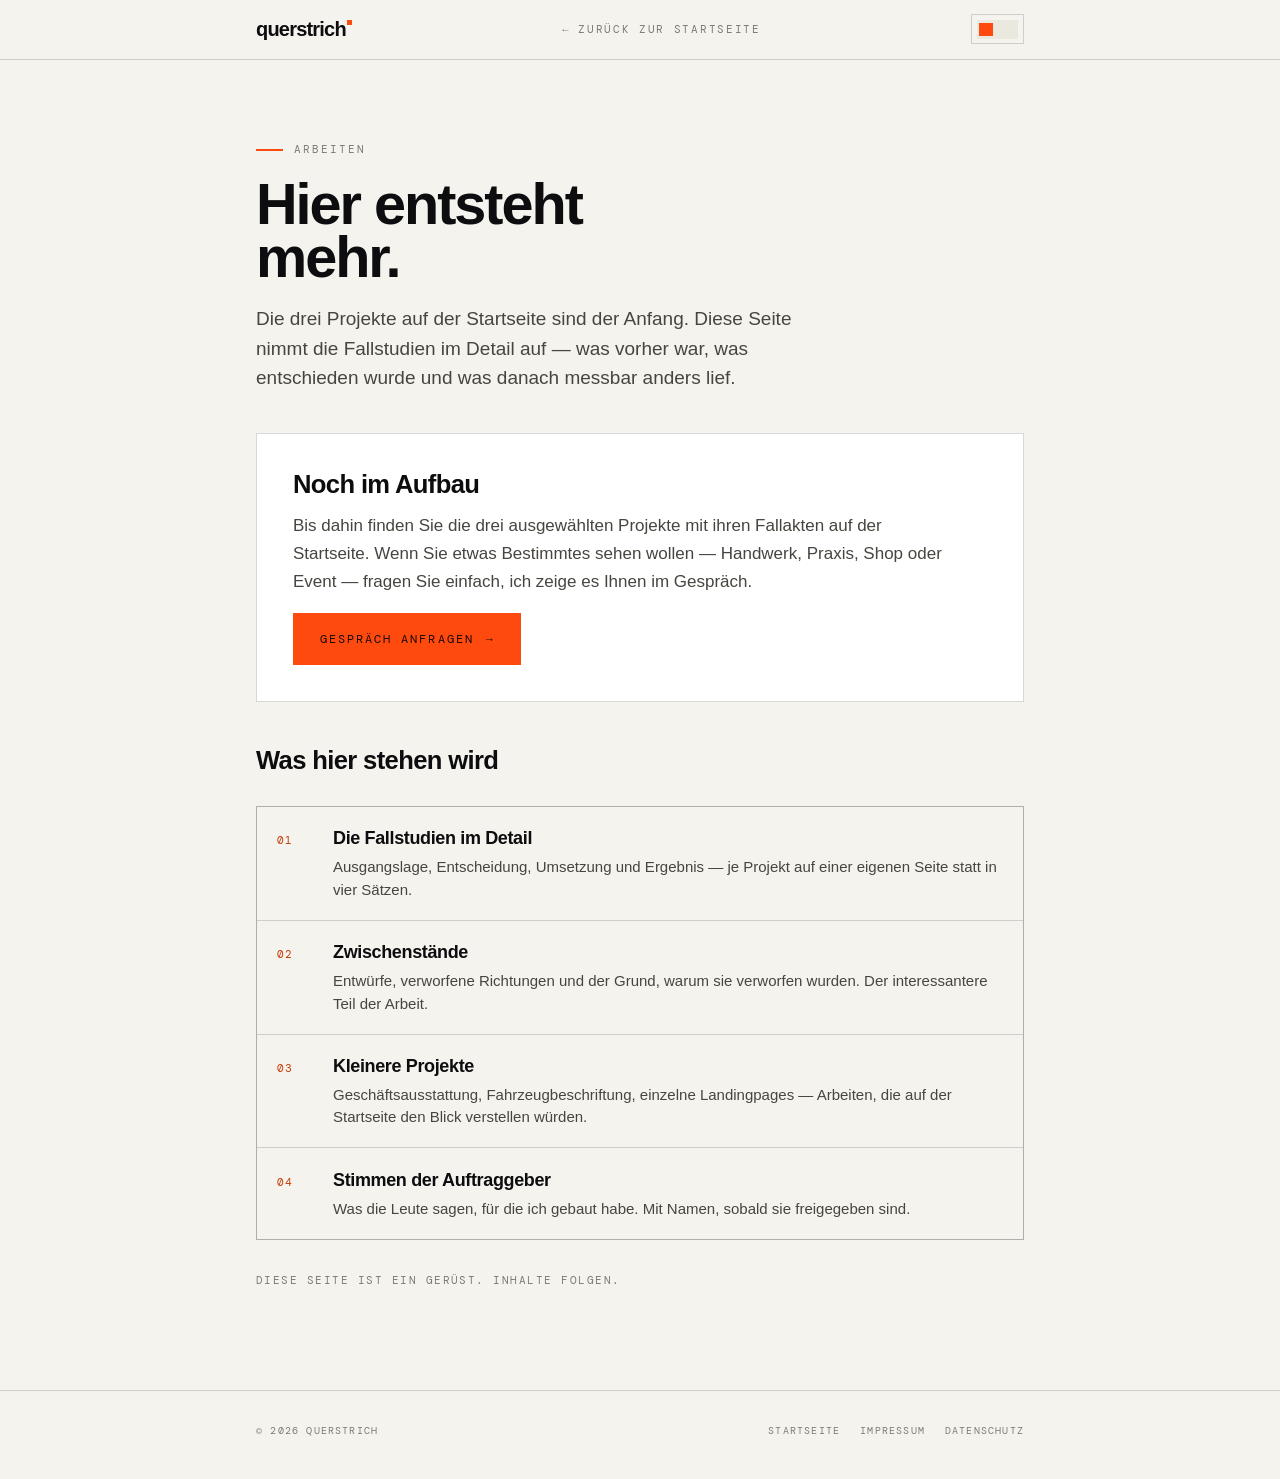
==== arbeiten.html @ 79063550 "Fuer GitHub Pages vorbereiten - Formular-Rueckfall: ohne PHP im Ruecken (Pages, lokale Datei) oeffne" ====
<!DOCTYPE html>
<html lang="de" data-thema="hell">
<head>
<meta charset="utf-8">
<meta name="viewport" content="width=device-width, initial-scale=1, viewport-fit=cover">
<title>Arbeiten — querstrich</title>
<meta name="description" content="Fallstudien im Detail, Zwischenstände und Projekte, die nicht auf die Startseite passen.">
<!-- Solange die Seite nur ein Gerüst ist, gehört sie nicht in den Suchindex.
     Nach dem Füllen auf "index, follow" stellen. -->
<meta name="robots" content="noindex, follow">
<meta name="theme-color" content="#F5F3EE">
<script>
(function(){try{var t=localStorage.getItem('qs-thema');if(t==='hell'||t==='dunkel')document.documentElement.dataset.thema=t;}catch(e){}})();
</script>
<link rel="icon" href="data:image/svg+xml,%3Csvg xmlns='http://www.w3.org/2000/svg' viewBox='0 0 64 64'%3E%3Cstyle%3E.b%7Bfill:%23141416%7D.s%7Bfill:%23F7F5F0%7D@media(prefers-color-scheme:dark)%7B.b%7Bfill:%23F4F3EF%7D.s%7Bfill:%230B0B0D%7D%7D%3C/style%3E%3Cpath class='b' d='M32 4C17 4 6 15.4 6 30.2s11 26.2 26 26.2c3.9 0 7.6-.8 10.9-2.3l7.7 4.4c2.6 1.5 5.6-1.4 4.1-4l-4.1-7.1C55.1 42.6 58 36.8 58 30.2 58 15.4 47 4 32 4Z'/%3E%3Cg class='s' transform='skewX(-14)'%3E%3Crect x='28.5' y='16' width='8.6' height='30' rx='2.4'/%3E%3Crect x='42' y='16' width='8.6' height='30' rx='2.4'/%3E%3C/g%3E%3C/svg%3E">
<link rel="stylesheet" href="assets/recht.css">
<style>
  .platz{border:1px solid var(--linie);background:var(--papier-2);padding:clamp(1.5rem,3vw,2.25rem);margin:2.5rem 0}
  .platz h2{margin-top:0}
  .geruest{list-style:none;padding:0;display:grid;gap:1px;background:var(--linie);
    border:1px solid var(--linie);margin:2rem 0}
  .geruest li{background:var(--papier);padding:1.15rem 1.25rem;margin:0;max-width:none;
    display:grid;grid-template-columns:2.5rem 1fr;gap:1rem;align-items:baseline}
  .geruest b{font-family:var(--mono);font-weight:400;font-size:.66rem;letter-spacing:.14em;color:var(--akzent-text)}
  .geruest span{color:var(--tinte-2);font-size:.9375rem;line-height:1.5}
  .geruest strong{display:block;font-family:var(--display);font-weight:800;font-stretch:88%;
    font-size:1.125rem;letter-spacing:-.02em;color:var(--tinte);margin-bottom:.25rem}
  .knopf{display:inline-flex;align-items:center;gap:.75rem;padding:.95rem 1.6rem;
    border:1px solid var(--akzent);background:var(--akzent);color:var(--auf-akzent);
    font-family:var(--mono);font-size:.72rem;letter-spacing:.18em;text-transform:uppercase;
    transition:background .3s,color .3s}
  .knopf:hover{background:transparent;color:var(--akzent-text)}
</style>
</head>
<body>

<a class="nur-sr" href="#inhalt">Zum Inhalt springen</a>

<header class="kopf">
  <div class="wrap kopf-inner">
    <a class="marke" href="index.html" aria-label="querstrich — zur Startseite">
      querstrich<span class="marke-sq" aria-hidden="true"></span>
    </a>
    <a class="zurueck" href="index.html"><span aria-hidden="true">←</span> zurück zur Startseite</a>
    <button class="schalter" id="schalter" type="button" aria-pressed="false" aria-label="Auf dunkle Ansicht wechseln">
      <span class="schalter-spur" aria-hidden="true"><span class="schalter-knopf"></span></span>
    </button>
  </div>
</header>

<main id="inhalt">
  <div class="wrap">
    <p class="label">Arbeiten</p>
    <h1>Hier entsteht<br>mehr.</h1>

    <p class="vorspann">Die drei Projekte auf der Startseite sind der Anfang. Diese Seite nimmt die Fallstudien im Detail auf — was vorher war, was entschieden wurde und was danach messbar anders lief.</p>

    <div class="platz">
      <h2>Noch im Aufbau</h2>
      <p>Bis dahin finden Sie die drei ausgewählten Projekte mit ihren Fallakten auf der Startseite. Wenn Sie etwas Bestimmtes sehen wollen — Handwerk, Praxis, Shop oder Event — fragen Sie einfach, ich zeige es Ihnen im Gespräch.</p>
      <p style="margin-bottom:0"><a class="knopf" href="index.html#kontakt">gespräch anfragen <span aria-hidden="true">→</span></a></p>
    </div>

    <h2>Was hier stehen wird</h2>
    <ol class="geruest">
      <li><b>01</b><span><strong>Die Fallstudien im Detail</strong>Ausgangslage, Entscheidung, Umsetzung und Ergebnis — je Projekt auf einer eigenen Seite statt in vier Sätzen.</span></li>
      <li><b>02</b><span><strong>Zwischenstände</strong>Entwürfe, verworfene Richtungen und der Grund, warum sie verworfen wurden. Der interessantere Teil der Arbeit.</span></li>
      <li><b>03</b><span><strong>Kleinere Projekte</strong>Geschäftsausstattung, Fahrzeugbeschriftung, einzelne Landingpages — Arbeiten, die auf der Startseite den Blick verstellen würden.</span></li>
      <li><b>04</b><span><strong>Stimmen der Auftraggeber</strong>Was die Leute sagen, für die ich gebaut habe. Mit Namen, sobald sie freigegeben sind.</span></li>
    </ol>

    <p class="stand">Diese Seite ist ein Gerüst. Inhalte folgen.</p>
  </div>
</main>

<footer class="fuss">
  <div class="wrap fuss-inner">
    <span>© <span id="jahr">2026</span> querstrich</span>
    <nav aria-label="Rechtliches">
      <a href="index.html">startseite</a>
      <a href="impressum.html">impressum</a>
      <a href="datenschutz.html">datenschutz</a>
    </nav>
  </div>
</footer>

<script>
(function(){
  var schalter = document.getElementById('schalter');
  function setzen(t, merken){
    document.documentElement.dataset.thema = t;
    var dunkel = t === 'dunkel';
    schalter.setAttribute('aria-pressed', String(dunkel));
    schalter.setAttribute('aria-label', dunkel ? 'Auf helle Ansicht wechseln' : 'Auf dunkle Ansicht wechseln');
    var meta = document.querySelector('meta[name="theme-color"]');
    if(meta) meta.setAttribute('content', dunkel ? '#0B0B0D' : '#F5F3EE');
    if(merken){ try{ localStorage.setItem('qs-thema', t); }catch(e){} }
  }
  setzen(document.documentElement.dataset.thema === 'dunkel' ? 'dunkel' : 'hell', false);
  schalter.addEventListener('click', function(){
    setzen(document.documentElement.dataset.thema === 'dunkel' ? 'hell' : 'dunkel', true);
  });
  document.getElementById('jahr').textContent = new Date().getFullYear();
})();
</script>
</body>
</html>
---- assets/recht.css ----
/* ════════════════════════════════════════════════════════════════
   Textseiten (Datenschutz, Impressum)
   Dieselben Token wie index.html, nur der Teil, den eine Textseite
   braucht. Schriften liegen lokal unter assets/fonts/.
   ════════════════════════════════════════════════════════════════ */

/* ── Schriften ────────────────────────────────────────────────── */
@font-face{font-family:'Archivo';font-style:normal;font-weight:400 900;font-stretch:62% 125%;font-display:swap;
  src:url(fonts/archivo-latin.woff2) format('woff2');
  unicode-range:U+0000-00FF,U+0131,U+0152-0153,U+02BB-02BC,U+02C6,U+02DA,U+02DC,U+0304,U+0308,U+0329,U+2000-206F,U+20AC,U+2122,U+2191,U+2193,U+2212,U+2215,U+FEFF,U+FFFD;}
@font-face{font-family:'Archivo';font-style:normal;font-weight:400 900;font-stretch:62% 125%;font-display:swap;
  src:url(fonts/archivo-latin-ext.woff2) format('woff2');
  unicode-range:U+0100-02BA,U+02BD-02C5,U+02C7-02CC,U+02CE-02D7,U+02DD-02FF,U+0304,U+0308,U+0329,U+1D00-1DBF,U+1E00-1E9F,U+1EF2-1EFF,U+2020,U+20A0-20AB,U+20AD-20C0,U+2113,U+2C60-2C7F,U+A720-A7FF;}
@font-face{font-family:'Instrument Sans';font-style:normal;font-weight:400 600;font-display:swap;
  src:url(fonts/instrument-sans-latin.woff2) format('woff2');
  unicode-range:U+0000-00FF,U+0131,U+0152-0153,U+02BB-02BC,U+02C6,U+02DA,U+02DC,U+0304,U+0308,U+0329,U+2000-206F,U+20AC,U+2122,U+2191,U+2193,U+2212,U+2215,U+FEFF,U+FFFD;}
@font-face{font-family:'Instrument Sans';font-style:normal;font-weight:400 600;font-display:swap;
  src:url(fonts/instrument-sans-latin-ext.woff2) format('woff2');
  unicode-range:U+0100-02BA,U+02BD-02C5,U+02C7-02CC,U+02CE-02D7,U+02DD-02FF,U+0304,U+0308,U+0329,U+1D00-1DBF,U+1E00-1E9F,U+1EF2-1EFF,U+2020,U+20A0-20AB,U+20AD-20C0,U+2113,U+2C60-2C7F,U+A720-A7FF;}
@font-face{font-family:'DM Mono';font-style:normal;font-weight:400;font-display:swap;
  src:url(fonts/dm-mono-latin.woff2) format('woff2');
  unicode-range:U+0000-00FF,U+0131,U+0152-0153,U+02BB-02BC,U+02C6,U+02DA,U+02DC,U+0304,U+0308,U+0329,U+2000-206F,U+20AC,U+2122,U+2191,U+2193,U+2212,U+2215,U+FEFF,U+FFFD;}

/* ── Token ────────────────────────────────────────────────────── */
:root{
  --papier:#F5F3EE; --papier-2:#FFFFFF; --papier-3:#EBE8E0;
  --tinte:#0D0D0F; --tinte-2:#46453F; --tinte-3:#7C7B72;
  --linie:rgba(13,13,15,.16); --linie-s:rgba(13,13,15,.07);
  --akzent:#FF4A0F; --akzent-text:#C63A05; --auf-akzent:#1A0A02;
  --display:"Archivo","Arial Narrow",Impact,sans-serif;
  --sans:"Instrument Sans",-apple-system,BlinkMacSystemFont,"Segoe UI",sans-serif;
  --mono:"DM Mono",ui-monospace,Menlo,monospace;
  --gutter:clamp(1.25rem,4vw,3rem);
  --ease:cubic-bezier(.76,0,.24,1);
}
[data-thema="dunkel"]{
  --papier:#0B0B0D; --papier-2:#131317; --papier-3:#1B1B21;
  --tinte:#F4F3EF; --tinte-2:#A8A79E; --tinte-3:#78776F;
  --linie:rgba(244,243,239,.15); --linie-s:rgba(244,243,239,.07);
  --akzent:#FF5A22; --akzent-text:#FF7C4A; --auf-akzent:#0B0B0D;
}

/* ── Grundgerüst ──────────────────────────────────────────────── */
*,*::before,*::after{box-sizing:border-box;margin:0;padding:0}
html{-webkit-text-size-adjust:100%;scroll-behavior:smooth;background:var(--papier)}
body{
  background:var(--papier);color:var(--tinte);font-family:var(--sans);
  font-size:1.0625rem;line-height:1.65;-webkit-font-smoothing:antialiased;
  transition:background .5s ease,color .5s ease;
}
a{color:inherit;text-decoration:none}
button{background:none;border:0;cursor:pointer;font:inherit;color:inherit}
::selection{background:var(--akzent);color:var(--auf-akzent)}
:focus-visible{outline:2px solid var(--akzent);outline-offset:4px}
.wrap{width:min(48rem,100% - var(--gutter)*2);margin-inline:auto}
.nur-sr{position:absolute;width:1px;height:1px;overflow:hidden;clip:rect(0 0 0 0);white-space:nowrap}

/* ── Marke & Kopf ─────────────────────────────────────────────── */
.marke{
  display:inline-flex;align-items:flex-start;gap:.08em;font-family:var(--display);
  font-weight:800;letter-spacing:-.04em;line-height:1;text-transform:lowercase;font-size:1.25rem;
}
.marke-sq{display:block;width:.23em;height:.23em;background:var(--akzent);flex:none;margin-top:.05em;
  transition:transform .45s cubic-bezier(.2,.8,.2,1)}
.marke:hover .marke-sq{transform:translateY(-.14em) rotate(45deg)}
.kopf{border-bottom:1px solid var(--linie);position:sticky;top:0;z-index:10;
  background:color-mix(in srgb,var(--papier) 88%,transparent);
  backdrop-filter:blur(16px);-webkit-backdrop-filter:blur(16px)}
.kopf-inner{display:flex;align-items:center;justify-content:space-between;gap:1rem;padding:.9rem 0}
.zurueck{font-family:var(--mono);font-size:.66rem;letter-spacing:.16em;text-transform:uppercase;
  color:var(--tinte-3);display:inline-flex;align-items:center;gap:.5rem;transition:color .3s}
.zurueck:hover{color:var(--akzent-text)}

.schalter{display:inline-flex;align-items:center;gap:.5rem;padding:.3rem;border:1px solid var(--linie)}
.schalter-spur{position:relative;width:2.6rem;height:1.15rem;background:var(--papier-3);flex:none}
.schalter-knopf{position:absolute;top:.15rem;left:.15rem;width:.85rem;height:.85rem;background:var(--akzent);
  transition:transform .38s var(--ease)}
[data-thema="dunkel"] .schalter-knopf{transform:translateX(1.45rem)}

/* ── Typografie ───────────────────────────────────────────────── */
main{padding:clamp(3rem,8vh,5.5rem) 0 clamp(4rem,10vh,7rem)}
.label{font-family:var(--mono);font-size:.66rem;letter-spacing:.2em;text-transform:uppercase;
  color:var(--tinte-3);display:inline-flex;align-items:center;gap:.65rem;margin-bottom:1.25rem}
.label::before{content:"";width:1.7rem;height:2px;background:var(--akzent);flex:none}
h1{font-family:var(--display);font-weight:800;font-stretch:84%;font-size:clamp(2.2rem,6vw,3.6rem);
  line-height:.92;letter-spacing:-.035em;margin-bottom:1.25rem}
h2{font-family:var(--display);font-weight:800;font-stretch:88%;font-size:clamp(1.25rem,2.4vw,1.6rem);
  line-height:1.1;letter-spacing:-.025em;margin:2.75rem 0 .9rem;scroll-margin-top:5rem}
h3{font-weight:600;font-size:1.0625rem;margin:1.6rem 0 .5rem}
p,li{color:var(--tinte-2);margin-bottom:1em;max-width:70ch}
strong{color:var(--tinte);font-weight:600}
main ul,main ol{padding-left:1.1rem;margin-bottom:1.25em}
main li{margin-bottom:.4em}
.vorspann{font-size:1.1875rem;line-height:1.55;color:var(--tinte-2);margin-bottom:2rem;max-width:56ch}
a.link{border-bottom:1px solid var(--akzent);color:var(--tinte)}
a.link:hover{background:color-mix(in srgb,var(--akzent) 14%,transparent)}
.stand{font-family:var(--mono);font-size:.66rem;letter-spacing:.14em;text-transform:uppercase;color:var(--tinte-3)}

/* Platzhalter, die vor dem Livegang ersetzt werden müssen */
.pl{background:color-mix(in srgb,var(--akzent) 18%,transparent);
  padding:.05em .3em;font-family:var(--mono);font-size:.9em;color:var(--tinte)}

/* Hinweiskasten */
.kasten{border:1px solid var(--linie);background:var(--papier-2);padding:1.25rem 1.4rem;margin:2rem 0}
.kasten p:last-child{margin-bottom:0}
.kasten--warn{border-color:var(--akzent);background:color-mix(in srgb,var(--akzent) 7%,transparent)}

/* Inhaltsverzeichnis */
.inhalt{border-top:1px solid var(--linie);border-bottom:1px solid var(--linie);padding:1.25rem 0;margin:2rem 0 2.5rem}
.inhalt ol{list-style:none;padding:0;margin:0;columns:2;column-gap:2rem}
.inhalt li{margin-bottom:.35em;max-width:none}
.inhalt a{font-size:.9375rem;color:var(--tinte-2);border-bottom:1px solid transparent;transition:.25s}
.inhalt a:hover{color:var(--tinte);border-bottom-color:var(--akzent)}
@media (max-width:40rem){.inhalt ol{columns:1}}

/* ── Fuß ──────────────────────────────────────────────────────── */
.fuss{border-top:1px solid var(--linie);padding:2rem 0 2.5rem;
  font-family:var(--mono);font-size:.62rem;letter-spacing:.12em;text-transform:uppercase;color:var(--tinte-3)}
.fuss-inner{display:flex;justify-content:space-between;gap:1rem;flex-wrap:wrap}
.fuss a{transition:color .3s}
.fuss a:hover{color:var(--akzent-text)}
.fuss nav{display:flex;gap:1.25rem;flex-wrap:wrap}

@media (prefers-reduced-motion:reduce){
  html{scroll-behavior:auto}
  *,*::before,*::after{transition-duration:.001ms!important;animation-duration:.001ms!important}
}
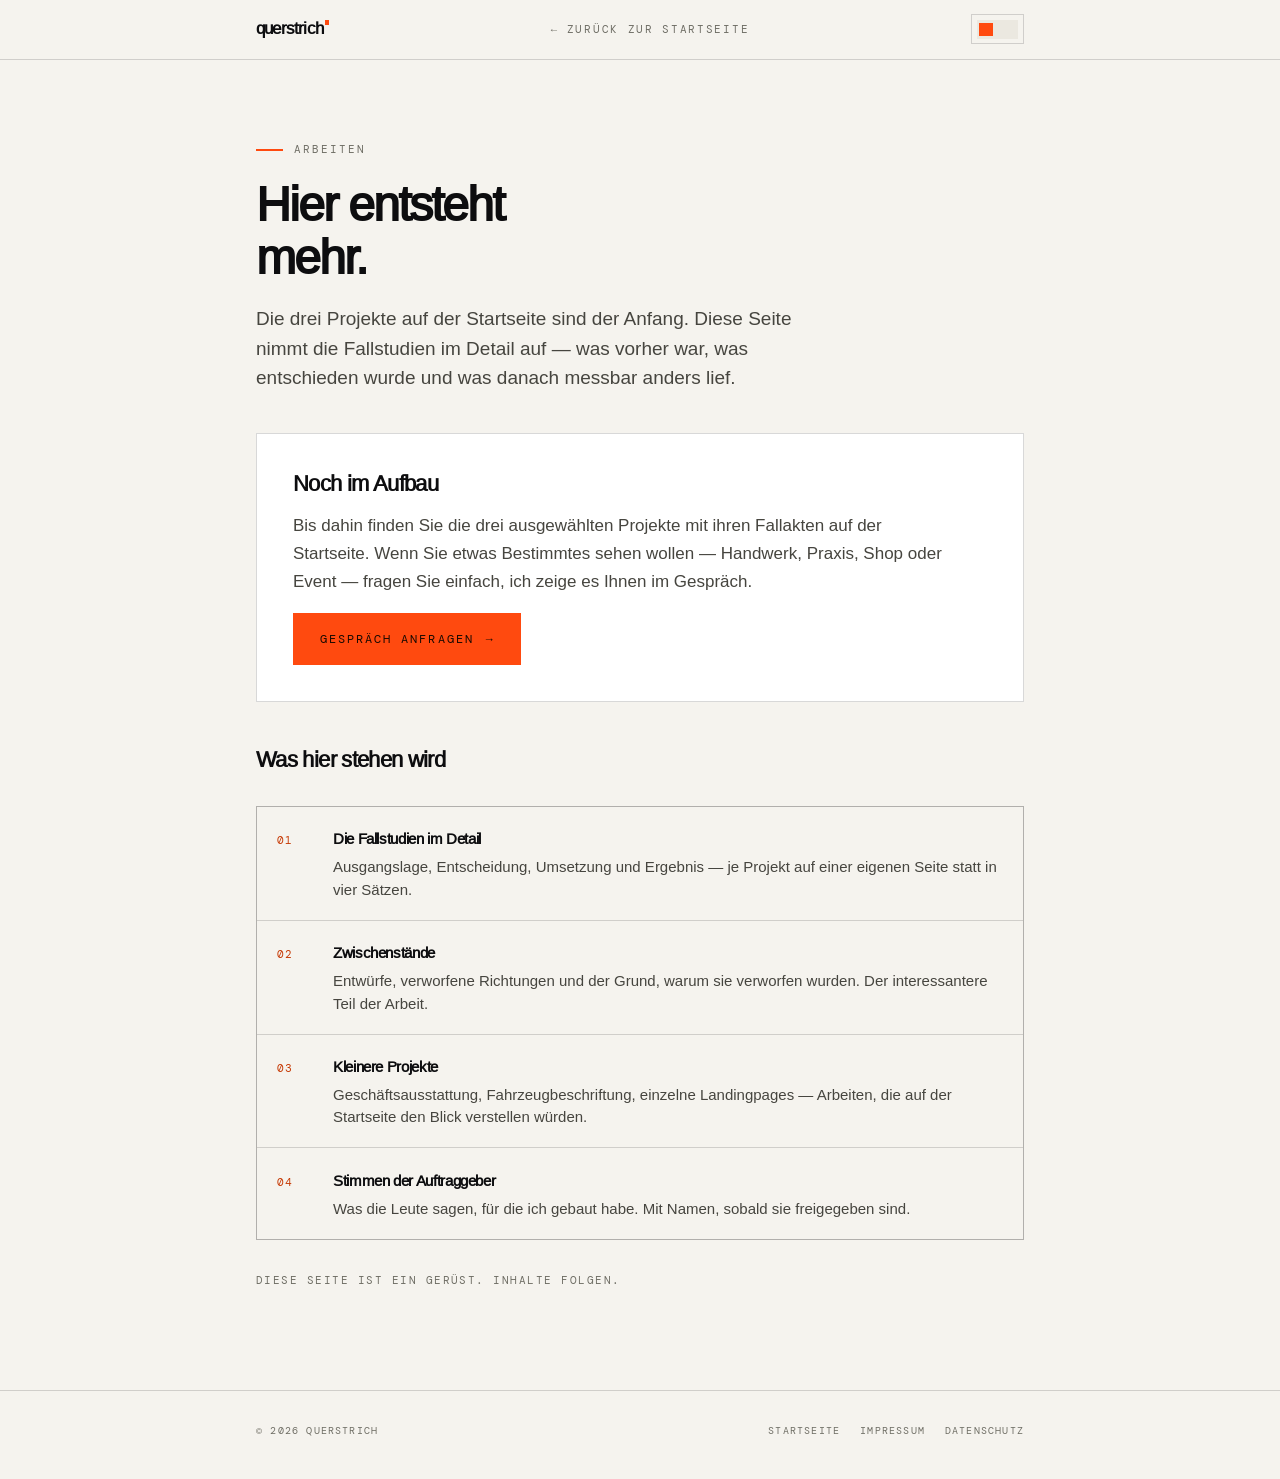
==== commit e66dfdc8: "Zugaenglichkeit, Ladeverhalten und Absicherung nachgemessen Gemessen statt geschaetzt — alle Zahlen " ====
--- a/arbeiten.html
+++ b/arbeiten.html
@@ -8,10 +8,18 @@
 <!-- Solange die Seite nur ein Gerüst ist, gehört sie nicht in den Suchindex.
      Nach dem Füllen auf "index, follow" stellen. -->
 <meta name="robots" content="noindex, follow">
+<meta http-equiv="Content-Security-Policy" content="default-src 'self'; style-src 'self' 'unsafe-inline'; script-src 'self' 'unsafe-inline'; img-src 'self' data:; font-src 'self'; connect-src 'none'; form-action 'self'; base-uri 'none'; object-src 'none'; frame-src 'none'">
+<meta name="referrer" content="strict-origin-when-cross-origin">
 <meta name="theme-color" content="#F5F3EE">
 <script>
 (function(){try{var t=localStorage.getItem('qs-thema');if(t==='hell'||t==='dunkel')document.documentElement.dataset.thema=t;}catch(e){}})();
 </script>
+<!-- Die Displayschrift traegt die Ueberschrift und damit das LCP-Element. Mit
+     font-display:optional hat der Browser nur ein kurzes Zeitfenster, sie zu
+     nutzen — ohne Preload verpasst er es auf langsamen Verbindungen und die
+     Seite bleibt bei der Ersatzschrift. Nur der Latin-Schnitt, latin-ext wird
+     auf dieser Seite nicht gebraucht. -->
+<link rel="preload" href="assets/fonts/archivo-latin.woff2" as="font" type="font/woff2" crossorigin>
 <link rel="icon" href="data:image/svg+xml,%3Csvg xmlns='http://www.w3.org/2000/svg' viewBox='0 0 64 64'%3E%3Cstyle%3E.b%7Bfill:%23141416%7D.s%7Bfill:%23F7F5F0%7D@media(prefers-color-scheme:dark)%7B.b%7Bfill:%23F4F3EF%7D.s%7Bfill:%230B0B0D%7D%7D%3C/style%3E%3Cpath class='b' d='M32 4C17 4 6 15.4 6 30.2s11 26.2 26 26.2c3.9 0 7.6-.8 10.9-2.3l7.7 4.4c2.6 1.5 5.6-1.4 4.1-4l-4.1-7.1C55.1 42.6 58 36.8 58 30.2 58 15.4 47 4 32 4Z'/%3E%3Cg class='s' transform='skewX(-14)'%3E%3Crect x='28.5' y='16' width='8.6' height='30' rx='2.4'/%3E%3Crect x='42' y='16' width='8.6' height='30' rx='2.4'/%3E%3C/g%3E%3C/svg%3E">
 <link rel="stylesheet" href="assets/recht.css">
 <style>
--- a/assets/recht.css
+++ b/assets/recht.css
@@ -5,10 +5,10 @@
    ════════════════════════════════════════════════════════════════ */
 
 /* ── Schriften ────────────────────────────────────────────────── */
-@font-face{font-family:'Archivo';font-style:normal;font-weight:400 900;font-stretch:62% 125%;font-display:swap;
+@font-face{font-family:'Archivo';font-style:normal;font-weight:400 900;font-stretch:62% 125%;font-display:optional;
   src:url(fonts/archivo-latin.woff2) format('woff2');
   unicode-range:U+0000-00FF,U+0131,U+0152-0153,U+02BB-02BC,U+02C6,U+02DA,U+02DC,U+0304,U+0308,U+0329,U+2000-206F,U+20AC,U+2122,U+2191,U+2193,U+2212,U+2215,U+FEFF,U+FFFD;}
-@font-face{font-family:'Archivo';font-style:normal;font-weight:400 900;font-stretch:62% 125%;font-display:swap;
+@font-face{font-family:'Archivo';font-style:normal;font-weight:400 900;font-stretch:62% 125%;font-display:optional;
   src:url(fonts/archivo-latin-ext.woff2) format('woff2');
   unicode-range:U+0100-02BA,U+02BD-02C5,U+02C7-02CC,U+02CE-02D7,U+02DD-02FF,U+0304,U+0308,U+0329,U+1D00-1DBF,U+1E00-1E9F,U+1EF2-1EFF,U+2020,U+20A0-20AB,U+20AD-20C0,U+2113,U+2C60-2C7F,U+A720-A7FF;}
 @font-face{font-family:'Instrument Sans';font-style:normal;font-weight:400 600;font-display:swap;
@@ -21,13 +21,18 @@
   src:url(fonts/dm-mono-latin.woff2) format('woff2');
   unicode-range:U+0000-00FF,U+0131,U+0152-0153,U+02BB-02BC,U+02C6,U+02DA,U+02DC,U+0304,U+0308,U+0329,U+2000-206F,U+20AC,U+2122,U+2191,U+2193,U+2212,U+2215,U+FEFF,U+FFFD;}
 
+/* Breitenangleich wie in index.html: 84,1 % gemessen gegen Arial. Hoehen-
+   Overrides bleiben weg — geratene Werte vergroessern den Sprung. */
+@font-face{font-family:'Archivo Fallback';src:local('Arial'),local('Helvetica'),local('Liberation Sans');
+  size-adjust:84.1%}
+
 /* ── Token ────────────────────────────────────────────────────── */
 :root{
   --papier:#F5F3EE; --papier-2:#FFFFFF; --papier-3:#EBE8E0;
-  --tinte:#0D0D0F; --tinte-2:#46453F; --tinte-3:#7C7B72;
+  --tinte:#0D0D0F; --tinte-2:#46453F; --tinte-3:#6F6E65;
   --linie:rgba(13,13,15,.16); --linie-s:rgba(13,13,15,.07);
   --akzent:#FF4A0F; --akzent-text:#C63A05; --auf-akzent:#1A0A02;
-  --display:"Archivo","Arial Narrow",Impact,sans-serif;
+  --display:"Archivo","Archivo Fallback",Arial,Impact,sans-serif;
   --sans:"Instrument Sans",-apple-system,BlinkMacSystemFont,"Segoe UI",sans-serif;
   --mono:"DM Mono",ui-monospace,Menlo,monospace;
   --gutter:clamp(1.25rem,4vw,3rem);
@@ -35,7 +40,7 @@
 }
 [data-thema="dunkel"]{
   --papier:#0B0B0D; --papier-2:#131317; --papier-3:#1B1B21;
-  --tinte:#F4F3EF; --tinte-2:#A8A79E; --tinte-3:#78776F;
+  --tinte:#F4F3EF; --tinte-2:#A8A79E; --tinte-3:#7C7B73;
   --linie:rgba(244,243,239,.15); --linie-s:rgba(244,243,239,.07);
   --akzent:#FF5A22; --akzent-text:#FF7C4A; --auf-akzent:#0B0B0D;
 }
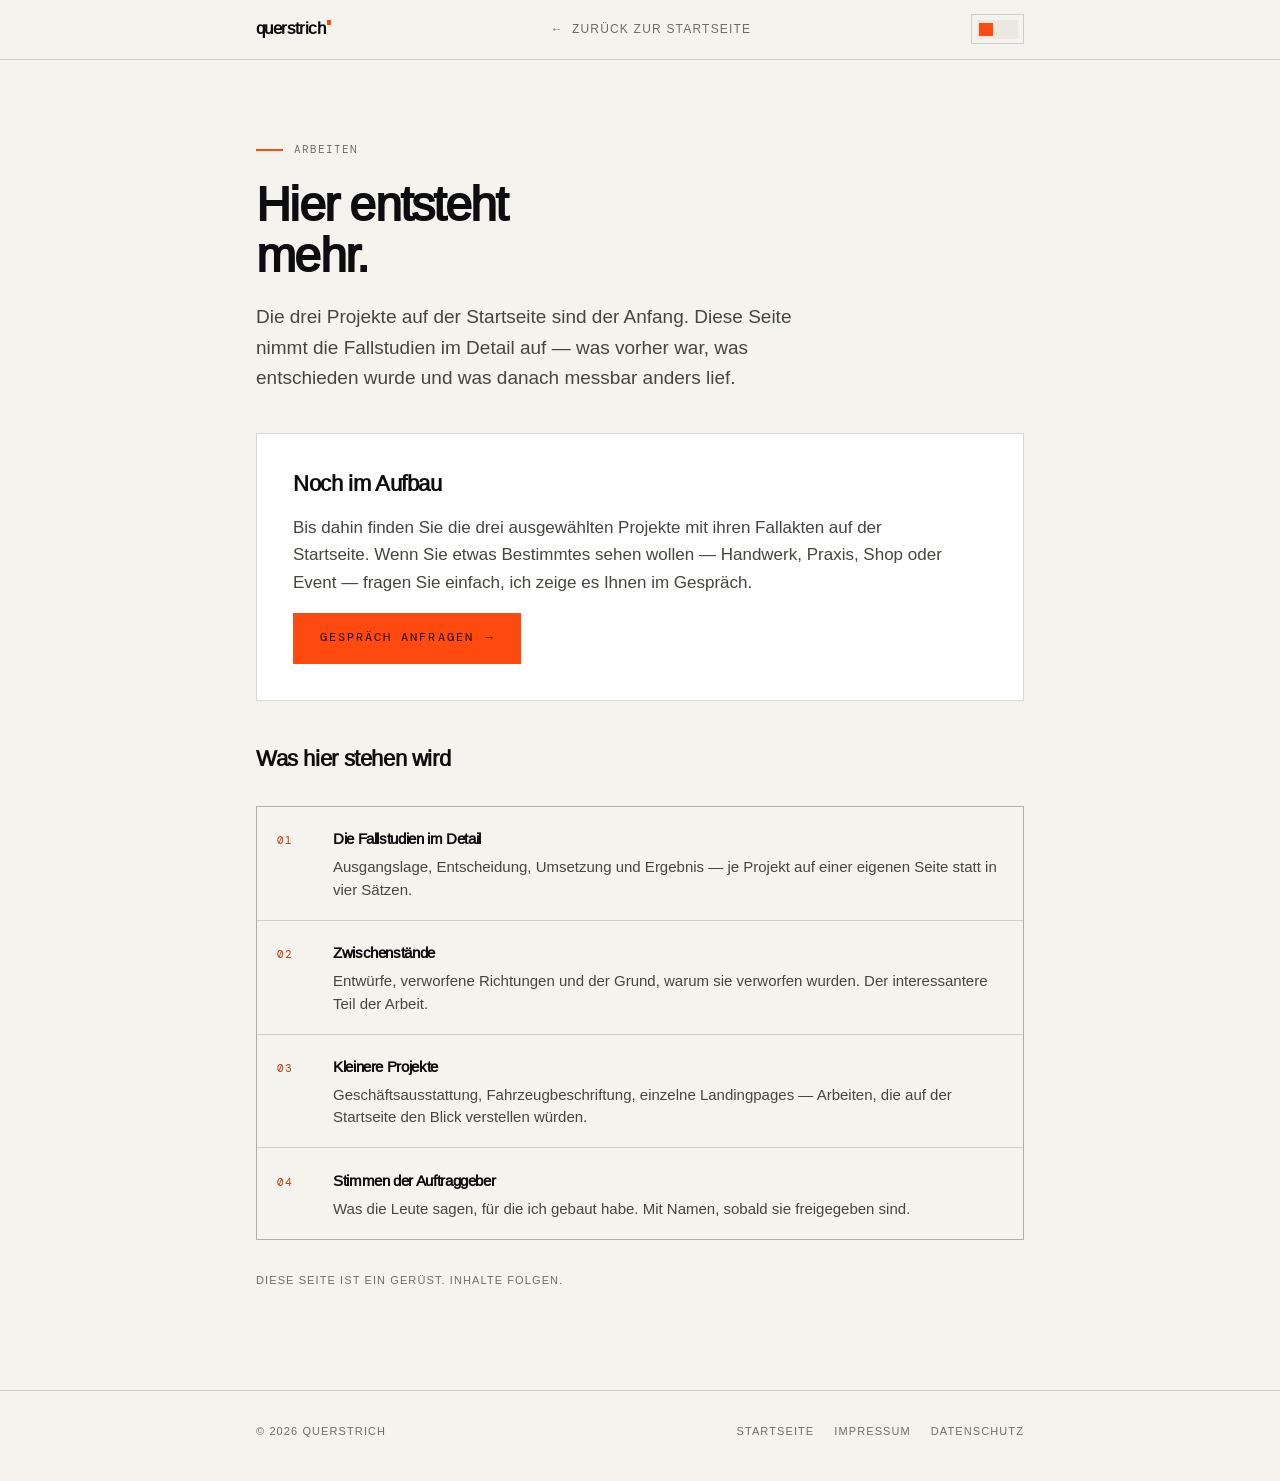
==== commit 7d5c363f: "Einwilligung, Messung und Kampagnen-Herkunft einbauen Vorbereitet, aber ausgeschaltet: In assets/con" ====
--- a/arbeiten.html
+++ b/arbeiten.html
@@ -39,6 +39,20 @@
     transition:background .3s,color .3s}
   .knopf:hover{background:transparent;color:var(--akzent-text)}
 </style>
+
+<!-- Einwilligung. consent.js setzt die Consent-Mode-Vorgaben (alles
+     "denied") und entscheidet danach, was ueberhaupt laden darf.
+
+     ACHTUNG bei Aenderungen: defer ist hier nur deshalb unbedenklich,
+     weil consent.js die Google-Tags SELBST nachlaedt — die Vorgabe
+     steht damit zwangslaeufig vor ihnen im dataLayer. Wer spaeter ein
+     GTM- oder gtag-Snippet von Hand in den Kopf setzt, kehrt diese
+     Reihenfolge um: Google wertet den ersten Aufruf dann als fehlende
+     Einwilligung. In dem Fall gehoert dieses Script wieder blockierend
+     davor, oder besser: das Snippet bleibt weg und die Kennung kommt
+     in consent.js. -->
+<link rel="stylesheet" href="assets/consent.css">
+<script src="assets/consent.js" defer></script>
 </head>
 <body>
 
--- a/assets/recht.css
+++ b/assets/recht.css
@@ -35,6 +35,13 @@
   --display:"Archivo","Archivo Fallback",Arial,Impact,sans-serif;
   --sans:"Instrument Sans",-apple-system,BlinkMacSystemFont,"Segoe UI",sans-serif;
   --mono:"DM Mono",ui-monospace,Menlo,monospace;
+  /* Dieselbe Skala wie index.html — die Rechtsseiten sollen nicht wie
+     ein anderes Projekt aussehen. */
+  --t-3xs:.6875rem; --t-2xs:.75rem; --t-xs:.8125rem; --t-s:.875rem;
+  --t-m:.9375rem; --t-base:1.0625rem; --t-l:1.1875rem; --t-xl:1.375rem;
+  --sp-display:-.03em; --sp-eng:-.015em; --sp-ui:0; --sp-versal:.1em;
+  --lh-display:.9; --lh-eins:1; --lh-eng:1.15; --lh-ui:1.3; --lh-text:1.6;
+  --breite:86%;
   --gutter:clamp(1.25rem,4vw,3rem);
   --ease:cubic-bezier(.76,0,.24,1);
 }
@@ -50,7 +57,7 @@
 html{-webkit-text-size-adjust:100%;scroll-behavior:smooth;background:var(--papier)}
 body{
   background:var(--papier);color:var(--tinte);font-family:var(--sans);
-  font-size:1.0625rem;line-height:1.65;-webkit-font-smoothing:antialiased;
+  font-size:var(--t-base);line-height:var(--lh-text);-webkit-font-smoothing:antialiased;
   transition:background .5s ease,color .5s ease;
 }
 a{color:inherit;text-decoration:none}
@@ -63,7 +70,8 @@
 /* ── Marke & Kopf ─────────────────────────────────────────────── */
 .marke{
   display:inline-flex;align-items:flex-start;gap:.08em;font-family:var(--display);
-  font-weight:800;letter-spacing:-.04em;line-height:1;text-transform:lowercase;font-size:1.25rem;
+  font-weight:800;font-stretch:var(--breite);letter-spacing:var(--sp-display);
+  line-height:var(--lh-eins);text-transform:lowercase;font-size:1.25rem;
 }
 .marke-sq{display:block;width:.23em;height:.23em;background:var(--akzent);flex:none;margin-top:.05em;
   transition:transform .45s cubic-bezier(.2,.8,.2,1)}
@@ -72,7 +80,7 @@
   background:color-mix(in srgb,var(--papier) 88%,transparent);
   backdrop-filter:blur(16px);-webkit-backdrop-filter:blur(16px)}
 .kopf-inner{display:flex;align-items:center;justify-content:space-between;gap:1rem;padding:.9rem 0}
-.zurueck{font-family:var(--mono);font-size:.66rem;letter-spacing:.16em;text-transform:uppercase;
+.zurueck{font-family:var(--sans);font-weight:500;font-size:var(--t-2xs);letter-spacing:var(--sp-versal);text-transform:uppercase;
   color:var(--tinte-3);display:inline-flex;align-items:center;gap:.5rem;transition:color .3s}
 .zurueck:hover{color:var(--akzent-text)}
 
@@ -84,22 +92,22 @@
 
 /* ── Typografie ───────────────────────────────────────────────── */
 main{padding:clamp(3rem,8vh,5.5rem) 0 clamp(4rem,10vh,7rem)}
-.label{font-family:var(--mono);font-size:.66rem;letter-spacing:.2em;text-transform:uppercase;
+.label{font-family:var(--mono);font-size:var(--t-3xs);letter-spacing:var(--sp-versal);text-transform:uppercase;
   color:var(--tinte-3);display:inline-flex;align-items:center;gap:.65rem;margin-bottom:1.25rem}
 .label::before{content:"";width:1.7rem;height:2px;background:var(--akzent);flex:none}
-h1{font-family:var(--display);font-weight:800;font-stretch:84%;font-size:clamp(2.2rem,6vw,3.6rem);
-  line-height:.92;letter-spacing:-.035em;margin-bottom:1.25rem}
-h2{font-family:var(--display);font-weight:800;font-stretch:88%;font-size:clamp(1.25rem,2.4vw,1.6rem);
-  line-height:1.1;letter-spacing:-.025em;margin:2.75rem 0 .9rem;scroll-margin-top:5rem}
-h3{font-weight:600;font-size:1.0625rem;margin:1.6rem 0 .5rem}
+h1{font-family:var(--display);font-weight:800;font-stretch:var(--breite);font-size:clamp(2.2rem,6vw,3.6rem);
+  line-height:var(--lh-display);letter-spacing:var(--sp-display);margin-bottom:1.25rem}
+h2{font-family:var(--display);font-weight:800;font-stretch:var(--breite);font-size:clamp(1.25rem,2.4vw,1.6rem);
+  line-height:var(--lh-eng);letter-spacing:var(--sp-eng);margin:2.75rem 0 .9rem;scroll-margin-top:5rem}
+h3{font-weight:600;font-size:var(--t-l);line-height:var(--lh-ui);letter-spacing:var(--sp-eng);margin:1.6rem 0 .5rem}
 p,li{color:var(--tinte-2);margin-bottom:1em;max-width:70ch}
 strong{color:var(--tinte);font-weight:600}
 main ul,main ol{padding-left:1.1rem;margin-bottom:1.25em}
 main li{margin-bottom:.4em}
-.vorspann{font-size:1.1875rem;line-height:1.55;color:var(--tinte-2);margin-bottom:2rem;max-width:56ch}
+.vorspann{font-size:var(--t-l);line-height:var(--lh-text);color:var(--tinte-2);margin-bottom:2rem;max-width:56ch}
 a.link{border-bottom:1px solid var(--akzent);color:var(--tinte)}
 a.link:hover{background:color-mix(in srgb,var(--akzent) 14%,transparent)}
-.stand{font-family:var(--mono);font-size:.66rem;letter-spacing:.14em;text-transform:uppercase;color:var(--tinte-3)}
+.stand{font-family:var(--sans);font-weight:500;font-size:var(--t-3xs);letter-spacing:var(--sp-versal);text-transform:uppercase;color:var(--tinte-3)}
 
 /* Platzhalter, die vor dem Livegang ersetzt werden müssen */
 .pl{background:color-mix(in srgb,var(--akzent) 18%,transparent);
@@ -114,13 +122,13 @@
 .inhalt{border-top:1px solid var(--linie);border-bottom:1px solid var(--linie);padding:1.25rem 0;margin:2rem 0 2.5rem}
 .inhalt ol{list-style:none;padding:0;margin:0;columns:2;column-gap:2rem}
 .inhalt li{margin-bottom:.35em;max-width:none}
-.inhalt a{font-size:.9375rem;color:var(--tinte-2);border-bottom:1px solid transparent;transition:.25s}
+.inhalt a{font-size:var(--t-m);color:var(--tinte-2);border-bottom:1px solid transparent;transition:.25s}
 .inhalt a:hover{color:var(--tinte);border-bottom-color:var(--akzent)}
 @media (max-width:40rem){.inhalt ol{columns:1}}
 
 /* ── Fuß ──────────────────────────────────────────────────────── */
 .fuss{border-top:1px solid var(--linie);padding:2rem 0 2.5rem;
-  font-family:var(--mono);font-size:.62rem;letter-spacing:.12em;text-transform:uppercase;color:var(--tinte-3)}
+  font-family:var(--sans);font-weight:500;font-size:var(--t-3xs);letter-spacing:var(--sp-versal);text-transform:uppercase;color:var(--tinte-3)}
 .fuss-inner{display:flex;justify-content:space-between;gap:1rem;flex-wrap:wrap}
 .fuss a{transition:color .3s}
 .fuss a:hover{color:var(--akzent-text)}
--- a/assets/consent.css
+++ b/assets/consent.css
@@ -0,0 +1,112 @@
+/* ════════════════════════════════════════════════════════════════
+   Einwilligungsbanner
+   Nutzt die Token der Seite (--papier, --tinte, --akzent …), damit es
+   Teil der Gestaltung ist und nicht wie ein eingekaufter Fremdkörper
+   wirkt. Erscheint nur, wenn in consent.js tatsächlich ein Werkzeug
+   eingetragen ist, das eine Einwilligung braucht.
+   ════════════════════════════════════════════════════════════════ */
+
+.cmp{
+  display:none;
+  position:fixed;
+  left:var(--gutter,1.25rem); right:var(--gutter,1.25rem);
+  bottom:calc(var(--gutter,1.25rem) + env(safe-area-inset-bottom,0px));
+  z-index:9000;
+  background:var(--papier-2,#fff);
+  border:1px solid var(--linie,rgba(13,13,15,.16));
+  box-shadow:var(--schatten,0 26px 64px -34px rgba(17,17,19,.45));
+  transform:translateY(1.5rem);
+  opacity:0;
+  transition:transform .55s var(--ease,cubic-bezier(.76,0,.24,1)),opacity .45s ease;
+}
+.cmp.da{display:block}
+.cmp.hoch{transform:none;opacity:1}
+
+.cmp-innen{
+  width:min(52rem,100%);
+  margin-inline:auto;
+  padding:clamp(1.2rem,3vw,1.75rem);
+}
+
+.cmp-titel{
+  font-family:var(--display,sans-serif);font-weight:800;
+  font-stretch:var(--breite,86%);
+  font-size:clamp(1.15rem,2.2vw,1.5rem);
+  line-height:var(--lh-eng,1.15);letter-spacing:var(--sp-eng,-.015em);
+  color:var(--tinte,#0D0D0F);
+  margin:0 0 .55rem;
+}
+.cmp-text{
+  font-size:var(--t-m,.9375rem);line-height:var(--lh-text,1.6);
+  color:var(--tinte-2,#46453F);max-width:62ch;margin:0 0 1.15rem;
+}
+.cmp-text a{color:var(--tinte,#0D0D0F);border-bottom:1px solid var(--akzent,#FF4A0F)}
+.cmp-text a:hover{background:color-mix(in srgb,var(--akzent,#FF4A0F) 14%,transparent)}
+
+/* ── Kategorien ───────────────────────────────────────────────── */
+.cmp-kats{
+  border-top:1px solid var(--linie-s,rgba(13,13,15,.07));
+  margin-bottom:1.15rem;
+}
+.cmp-kat{
+  display:flex;gap:.8rem;align-items:flex-start;
+  padding:.95rem 0;
+  border-bottom:1px solid var(--linie-s,rgba(13,13,15,.07));
+  cursor:pointer;
+}
+.cmp-kat input{
+  appearance:none;-webkit-appearance:none;
+  width:1.15rem;height:1.15rem;flex:none;margin-top:.15rem;
+  border:1px solid var(--linie,rgba(13,13,15,.16));
+  background:var(--papier,#F5F3EE);
+  cursor:pointer;transition:background .25s ease,border-color .25s ease;
+}
+.cmp-kat input:checked{background:var(--akzent,#FF4A0F);border-color:var(--akzent,#FF4A0F)}
+.cmp-kat input:checked::after{
+  content:"";display:block;width:.34rem;height:.62rem;margin:.07rem auto 0;
+  border:solid var(--auf-akzent,#1A0A02);border-width:0 2px 2px 0;transform:rotate(42deg);
+}
+.cmp-kat input:disabled{opacity:.55;cursor:default}
+.cmp-kat input:focus-visible{outline:2px solid var(--akzent,#FF4A0F);outline-offset:3px}
+.cmp-kat b{
+  display:block;font-family:var(--sans,sans-serif);font-weight:600;
+  font-size:var(--t-s,.875rem);color:var(--tinte,#0D0D0F);margin-bottom:.2rem;
+}
+.cmp-kat b i{
+  font-style:normal;font-weight:500;font-size:var(--t-3xs,.6875rem);
+  letter-spacing:var(--sp-versal,.1em);text-transform:uppercase;
+  color:var(--tinte-3,#6F6E65);margin-left:.4rem;
+}
+.cmp-kat em{
+  display:block;font-style:normal;
+  font-size:var(--t-xs,.8125rem);line-height:var(--lh-text,1.6);
+  color:var(--tinte-2,#46453F);max-width:64ch;
+}
+
+/* ── Knöpfe ───────────────────────────────────────────────────────
+   „Nur notwendige" und „Alle annehmen" sind bewusst gleich gross,
+   gleich kontrastreich und gleich weit vorn. Ein hervorgehobener
+   Zustimmungsknopf neben einem blassen Ablehnen-Link waere ein
+   irrefuehrendes Gestaltungsmuster — und eine so eingesammelte
+   Einwilligung traegt die Daten nicht, die auf ihr aufbauen.     */
+.cmp-knoepfe{display:flex;flex-wrap:wrap;gap:.7rem;align-items:center}
+.cmp-knoepfe .knopf{flex:1 1 13rem;justify-content:center}
+.cmp-mehr{
+  flex:0 0 auto;
+  font-family:var(--sans,sans-serif);font-weight:500;
+  font-size:var(--t-2xs,.75rem);letter-spacing:var(--sp-versal,.1em);
+  text-transform:uppercase;color:var(--tinte-3,#6F6E65);
+  border-bottom:1px solid var(--linie,rgba(13,13,15,.16));
+  padding-bottom:.15rem;transition:color .3s ease,border-color .3s ease;
+}
+.cmp-mehr:hover{color:var(--tinte,#0D0D0F);border-bottom-color:var(--akzent,#FF4A0F)}
+.cmp-knoepfe--wahl{margin-top:.8rem}
+.cmp-knoepfe--wahl .knopf{flex:0 1 16rem}
+
+@media (max-width:34rem){
+  .cmp-knoepfe .knopf{flex:1 1 100%}
+  .cmp-mehr{flex:1 1 100%;text-align:center;border-bottom:0;padding-top:.35rem}
+}
+@media (prefers-reduced-motion:reduce){
+  .cmp{transition-duration:.001ms}
+}
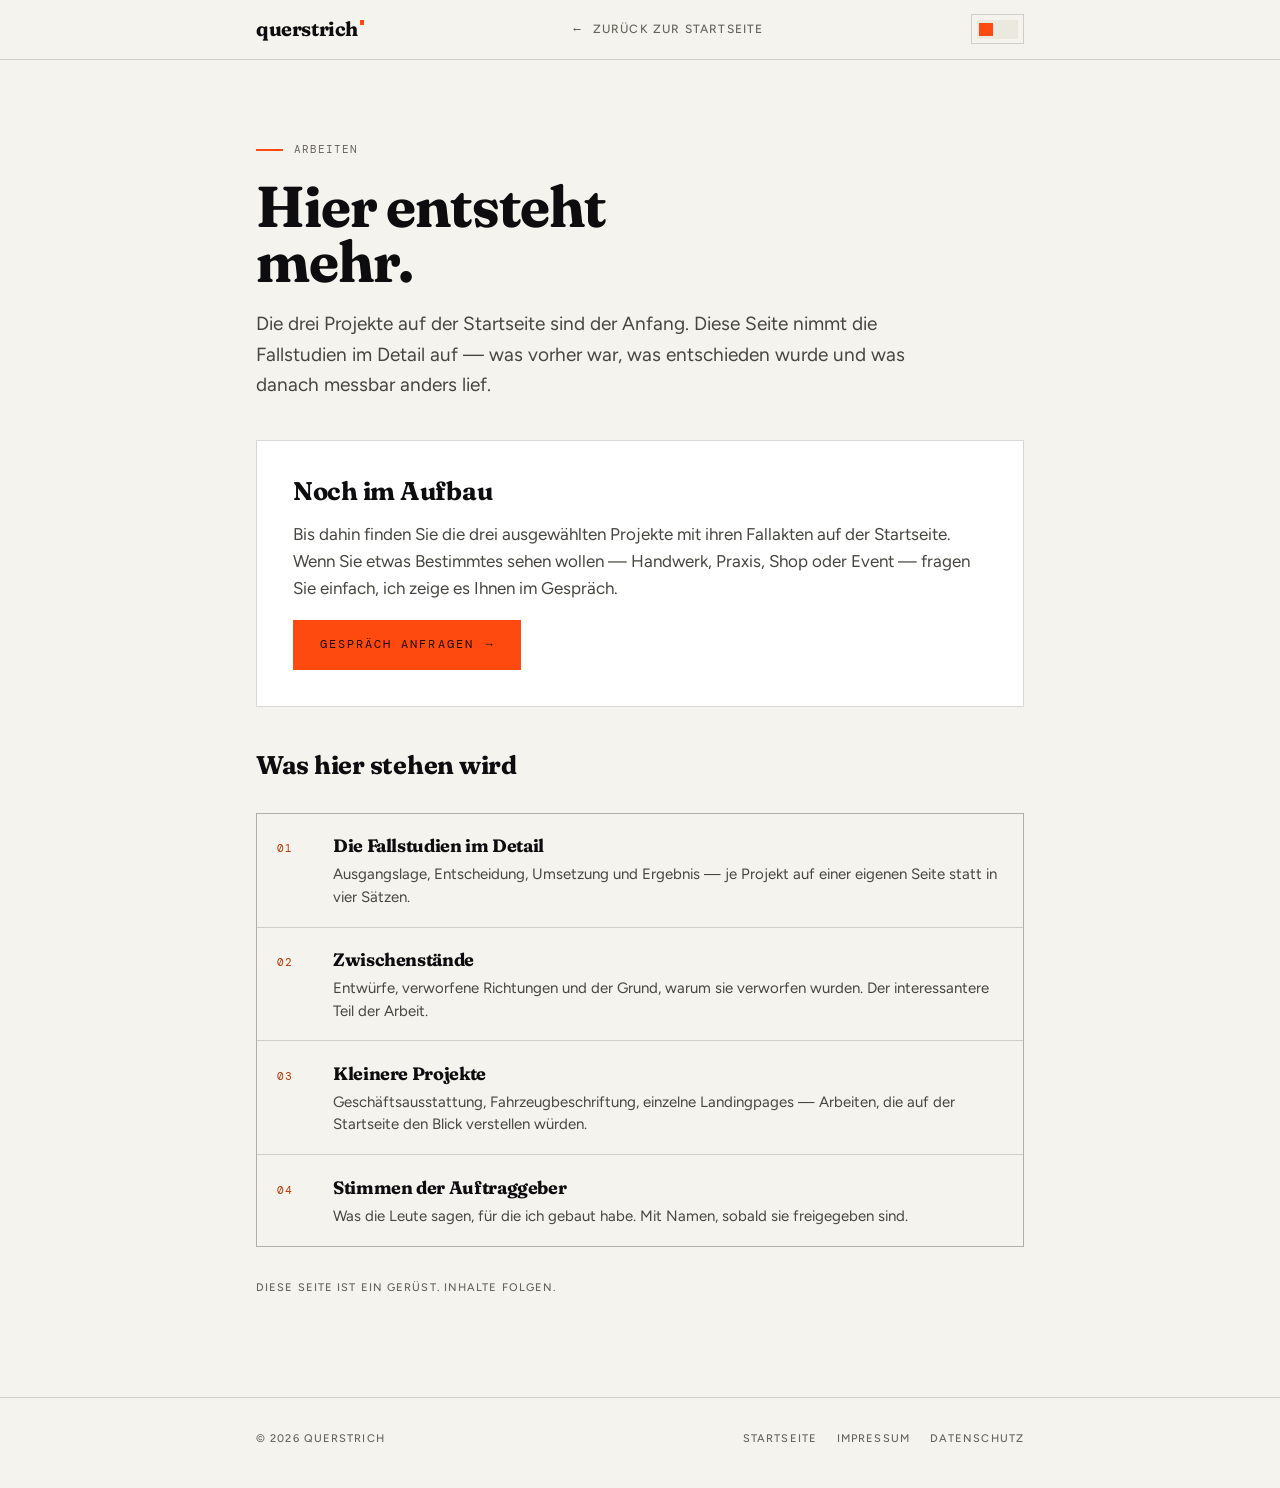
==== commit 83f87996: "Waermere Schriften, lebendiger Grund, wandernder Lichtschein Schriften   Ueberschriften:  Archivo (e" ====
--- a/arbeiten.html
+++ b/arbeiten.html
@@ -19,7 +19,7 @@
      nutzen — ohne Preload verpasst er es auf langsamen Verbindungen und die
      Seite bleibt bei der Ersatzschrift. Nur der Latin-Schnitt, latin-ext wird
      auf dieser Seite nicht gebraucht. -->
-<link rel="preload" href="assets/fonts/archivo-latin.woff2" as="font" type="font/woff2" crossorigin>
+<link rel="preload" href="assets/fonts/fraunces-latin.woff2" as="font" type="font/woff2" crossorigin>
 <link rel="icon" href="data:image/svg+xml,%3Csvg xmlns='http://www.w3.org/2000/svg' viewBox='0 0 64 64'%3E%3Cstyle%3E.b%7Bfill:%23141416%7D.s%7Bfill:%23F7F5F0%7D@media(prefers-color-scheme:dark)%7B.b%7Bfill:%23F4F3EF%7D.s%7Bfill:%230B0B0D%7D%7D%3C/style%3E%3Cpath class='b' d='M32 4C17 4 6 15.4 6 30.2s11 26.2 26 26.2c3.9 0 7.6-.8 10.9-2.3l7.7 4.4c2.6 1.5 5.6-1.4 4.1-4l-4.1-7.1C55.1 42.6 58 36.8 58 30.2 58 15.4 47 4 32 4Z'/%3E%3Cg class='s' transform='skewX(-14)'%3E%3Crect x='28.5' y='16' width='8.6' height='30' rx='2.4'/%3E%3Crect x='42' y='16' width='8.6' height='30' rx='2.4'/%3E%3C/g%3E%3C/svg%3E">
 <link rel="stylesheet" href="assets/recht.css">
 <style>
@@ -31,7 +31,7 @@
     display:grid;grid-template-columns:2.5rem 1fr;gap:1rem;align-items:baseline}
   .geruest b{font-family:var(--mono);font-weight:400;font-size:.66rem;letter-spacing:.14em;color:var(--akzent-text)}
   .geruest span{color:var(--tinte-2);font-size:.9375rem;line-height:1.5}
-  .geruest strong{display:block;font-family:var(--display);font-weight:800;font-stretch:88%;
+  .geruest strong{display:block;font-family:var(--display);font-weight:700;font-optical-sizing:auto;font-variation-settings:var(--wonk);
     font-size:1.125rem;letter-spacing:-.02em;color:var(--tinte);margin-bottom:.25rem}
   .knopf{display:inline-flex;align-items:center;gap:.75rem;padding:.95rem 1.6rem;
     border:1px solid var(--akzent);background:var(--akzent);color:var(--auf-akzent);
@@ -51,6 +51,9 @@
      Einwilligung. In dem Fall gehoert dieses Script wieder blockierend
      davor, oder besser: das Snippet bleibt weg und die Kennung kommt
      in consent.js. -->
+<!-- Setzt die E-Mail-Adresse erst im Browser zusammen. Ohne JavaScript
+     bleibt sie als "hallo(at)querstrich.de" lesbar stehen. -->
+<script src="assets/mailschutz.js" defer></script>
 <link rel="stylesheet" href="assets/consent.css">
 <script src="assets/consent.js" defer></script>
 </head>
--- a/assets/recht.css
+++ b/assets/recht.css
@@ -5,49 +5,43 @@
    ════════════════════════════════════════════════════════════════ */
 
 /* ── Schriften ────────────────────────────────────────────────── */
-@font-face{font-family:'Archivo';font-style:normal;font-weight:400 900;font-stretch:62% 125%;font-display:optional;
-  src:url(fonts/archivo-latin.woff2) format('woff2');
-  unicode-range:U+0000-00FF,U+0131,U+0152-0153,U+02BB-02BC,U+02C6,U+02DA,U+02DC,U+0304,U+0308,U+0329,U+2000-206F,U+20AC,U+2122,U+2191,U+2193,U+2212,U+2215,U+FEFF,U+FFFD;}
-@font-face{font-family:'Archivo';font-style:normal;font-weight:400 900;font-stretch:62% 125%;font-display:optional;
-  src:url(fonts/archivo-latin-ext.woff2) format('woff2');
-  unicode-range:U+0100-02BA,U+02BD-02C5,U+02C7-02CC,U+02CE-02D7,U+02DD-02FF,U+0304,U+0308,U+0329,U+1D00-1DBF,U+1E00-1E9F,U+1EF2-1EFF,U+2020,U+20A0-20AB,U+20AD-20C0,U+2113,U+2C60-2C7F,U+A720-A7FF;}
-@font-face{font-family:'Instrument Sans';font-style:normal;font-weight:400 600;font-display:swap;
-  src:url(fonts/instrument-sans-latin.woff2) format('woff2');
-  unicode-range:U+0000-00FF,U+0131,U+0152-0153,U+02BB-02BC,U+02C6,U+02DA,U+02DC,U+0304,U+0308,U+0329,U+2000-206F,U+20AC,U+2122,U+2191,U+2193,U+2212,U+2215,U+FEFF,U+FFFD;}
-@font-face{font-family:'Instrument Sans';font-style:normal;font-weight:400 600;font-display:swap;
-  src:url(fonts/instrument-sans-latin-ext.woff2) format('woff2');
-  unicode-range:U+0100-02BA,U+02BD-02C5,U+02C7-02CC,U+02CE-02D7,U+02DD-02FF,U+0304,U+0308,U+0329,U+1D00-1DBF,U+1E00-1E9F,U+1EF2-1EFF,U+2020,U+20A0-20AB,U+20AD-20C0,U+2113,U+2C60-2C7F,U+A720-A7FF;}
+@font-face{font-family:'Fraunces';font-style:normal;font-weight:300 900;font-display:optional;
+  src:url(fonts/fraunces-latin.woff2) format('woff2');unicode-range:U+0000-00FF,U+0131,U+0152-0153,U+02BB-02BC,U+02C6,U+02DA,U+02DC,U+0304,U+0308,U+0329,U+2000-206F,U+20AC,U+2122,U+2191,U+2193,U+2212,U+2215,U+FEFF,U+FFFD;}
+@font-face{font-family:'Fraunces';font-style:normal;font-weight:300 900;font-display:optional;
+  src:url(fonts/fraunces-latin-ext.woff2) format('woff2');unicode-range:U+0100-02BA,U+02BD-02C5,U+02C7-02CC,U+02CE-02D7,U+02DD-02FF,U+0304,U+0308,U+0329,U+1D00-1DBF,U+1E00-1E9F,U+1EF2-1EFF,U+2020,U+20A0-20AB,U+20AD-20C0,U+2113,U+2C60-2C7F,U+A720-A7FF;}
+@font-face{font-family:'Figtree';font-style:normal;font-weight:300 900;font-display:swap;
+  src:url(fonts/figtree-latin.woff2) format('woff2');unicode-range:U+0000-00FF,U+0131,U+0152-0153,U+02BB-02BC,U+02C6,U+02DA,U+02DC,U+0304,U+0308,U+0329,U+2000-206F,U+20AC,U+2122,U+2191,U+2193,U+2212,U+2215,U+FEFF,U+FFFD;}
+@font-face{font-family:'Figtree';font-style:normal;font-weight:300 900;font-display:swap;
+  src:url(fonts/figtree-latin-ext.woff2) format('woff2');unicode-range:U+0100-02BA,U+02BD-02C5,U+02C7-02CC,U+02CE-02D7,U+02DD-02FF,U+0304,U+0308,U+0329,U+1D00-1DBF,U+1E00-1E9F,U+1EF2-1EFF,U+2020,U+20A0-20AB,U+20AD-20C0,U+2113,U+2C60-2C7F,U+A720-A7FF;}
 @font-face{font-family:'DM Mono';font-style:normal;font-weight:400;font-display:swap;
-  src:url(fonts/dm-mono-latin.woff2) format('woff2');
-  unicode-range:U+0000-00FF,U+0131,U+0152-0153,U+02BB-02BC,U+02C6,U+02DA,U+02DC,U+0304,U+0308,U+0329,U+2000-206F,U+20AC,U+2122,U+2191,U+2193,U+2212,U+2215,U+FEFF,U+FFFD;}
+  src:url(fonts/dm-mono-latin.woff2) format('woff2');unicode-range:U+0000-00FF,U+0131,U+0152-0153,U+02BB-02BC,U+02C6,U+02DA,U+02DC,U+0304,U+0308,U+0329,U+2000-206F,U+20AC,U+2122,U+2191,U+2193,U+2212,U+2215,U+FEFF,U+FFFD;}
 
-/* Breitenangleich wie in index.html: 84,1 % gemessen gegen Arial. Hoehen-
-   Overrides bleiben weg — geratene Werte vergroessern den Sprung. */
-@font-face{font-family:'Archivo Fallback';src:local('Arial'),local('Helvetica'),local('Liberation Sans');
-  size-adjust:84.1%}
+@font-face{font-family:'Fraunces Fallback';src:local('Georgia'),local('Times New Roman'),local('Liberation Serif');size-adjust:100%}
+@font-face{font-family:'Figtree Fallback';src:local('Arial'),local('Helvetica'),local('Liberation Sans');size-adjust:100%}
 
 /* ── Token ────────────────────────────────────────────────────── */
 :root{
   --papier:#F5F3EE; --papier-2:#FFFFFF; --papier-3:#EBE8E0;
-  --tinte:#0D0D0F; --tinte-2:#46453F; --tinte-3:#6F6E65;
+  --tinte:#0D0D0F; --tinte-2:#46453F; --tinte-3:#66655D;
   --linie:rgba(13,13,15,.16); --linie-s:rgba(13,13,15,.07);
-  --akzent:#FF4A0F; --akzent-text:#C63A05; --auf-akzent:#1A0A02;
-  --display:"Archivo","Archivo Fallback",Arial,Impact,sans-serif;
-  --sans:"Instrument Sans",-apple-system,BlinkMacSystemFont,"Segoe UI",sans-serif;
+  --akzent:#FF4A0F; --akzent-text:#B83605; --auf-akzent:#1A0A02;
+  --display:"Fraunces","Fraunces Fallback",Georgia,serif;
+  --wonk:"SOFT" 40, "WONK" 1;
+  --sans:"Figtree","Figtree Fallback",-apple-system,BlinkMacSystemFont,"Segoe UI",sans-serif;
   --mono:"DM Mono",ui-monospace,Menlo,monospace;
   /* Dieselbe Skala wie index.html — die Rechtsseiten sollen nicht wie
      ein anderes Projekt aussehen. */
   --t-3xs:.6875rem; --t-2xs:.75rem; --t-xs:.8125rem; --t-s:.875rem;
   --t-m:.9375rem; --t-base:1.0625rem; --t-l:1.1875rem; --t-xl:1.375rem;
-  --sp-display:-.03em; --sp-eng:-.015em; --sp-ui:0; --sp-versal:.1em;
-  --lh-display:.9; --lh-eins:1; --lh-eng:1.15; --lh-ui:1.3; --lh-text:1.6;
-  --breite:86%;
+  --sp-display:-.02em; --sp-eng:-.01em; --sp-ui:0; --sp-versal:.1em;
+  --lh-display:.96; --lh-eins:1; --lh-eng:1.15; --lh-ui:1.3; --lh-text:1.6;
+  --breite:normal;
   --gutter:clamp(1.25rem,4vw,3rem);
   --ease:cubic-bezier(.76,0,.24,1);
 }
 [data-thema="dunkel"]{
   --papier:#0B0B0D; --papier-2:#131317; --papier-3:#1B1B21;
-  --tinte:#F4F3EF; --tinte-2:#A8A79E; --tinte-3:#7C7B73;
+  --tinte:#F4F3EF; --tinte-2:#A8A79E; --tinte-3:#88877F;
   --linie:rgba(244,243,239,.15); --linie-s:rgba(244,243,239,.07);
   --akzent:#FF5A22; --akzent-text:#FF7C4A; --auf-akzent:#0B0B0D;
 }
@@ -70,7 +64,7 @@
 /* ── Marke & Kopf ─────────────────────────────────────────────── */
 .marke{
   display:inline-flex;align-items:flex-start;gap:.08em;font-family:var(--display);
-  font-weight:800;font-stretch:var(--breite);letter-spacing:var(--sp-display);
+  font-weight:700;font-optical-sizing:auto;font-variation-settings:var(--wonk);letter-spacing:var(--sp-display);
   line-height:var(--lh-eins);text-transform:lowercase;font-size:1.25rem;
 }
 .marke-sq{display:block;width:.23em;height:.23em;background:var(--akzent);flex:none;margin-top:.05em;
@@ -95,9 +89,9 @@
 .label{font-family:var(--mono);font-size:var(--t-3xs);letter-spacing:var(--sp-versal);text-transform:uppercase;
   color:var(--tinte-3);display:inline-flex;align-items:center;gap:.65rem;margin-bottom:1.25rem}
 .label::before{content:"";width:1.7rem;height:2px;background:var(--akzent);flex:none}
-h1{font-family:var(--display);font-weight:800;font-stretch:var(--breite);font-size:clamp(2.2rem,6vw,3.6rem);
+h1{font-family:var(--display);font-weight:700;font-optical-sizing:auto;font-variation-settings:var(--wonk);font-size:clamp(2.2rem,6vw,3.6rem);
   line-height:var(--lh-display);letter-spacing:var(--sp-display);margin-bottom:1.25rem}
-h2{font-family:var(--display);font-weight:800;font-stretch:var(--breite);font-size:clamp(1.25rem,2.4vw,1.6rem);
+h2{font-family:var(--display);font-weight:700;font-optical-sizing:auto;font-variation-settings:var(--wonk);font-size:clamp(1.25rem,2.4vw,1.6rem);
   line-height:var(--lh-eng);letter-spacing:var(--sp-eng);margin:2.75rem 0 .9rem;scroll-margin-top:5rem}
 h3{font-weight:600;font-size:var(--t-l);line-height:var(--lh-ui);letter-spacing:var(--sp-eng);margin:1.6rem 0 .5rem}
 p,li{color:var(--tinte-2);margin-bottom:1em;max-width:70ch}
--- a/assets/consent.css
+++ b/assets/consent.css
@@ -30,7 +30,7 @@
 
 .cmp-titel{
   font-family:var(--display,sans-serif);font-weight:800;
-  font-stretch:var(--breite,86%);
+  font-optical-sizing:auto;font-variation-settings:var(--wonk,normal);
   font-size:clamp(1.15rem,2.2vw,1.5rem);
   line-height:var(--lh-eng,1.15);letter-spacing:var(--sp-eng,-.015em);
   color:var(--tinte,#0D0D0F);
